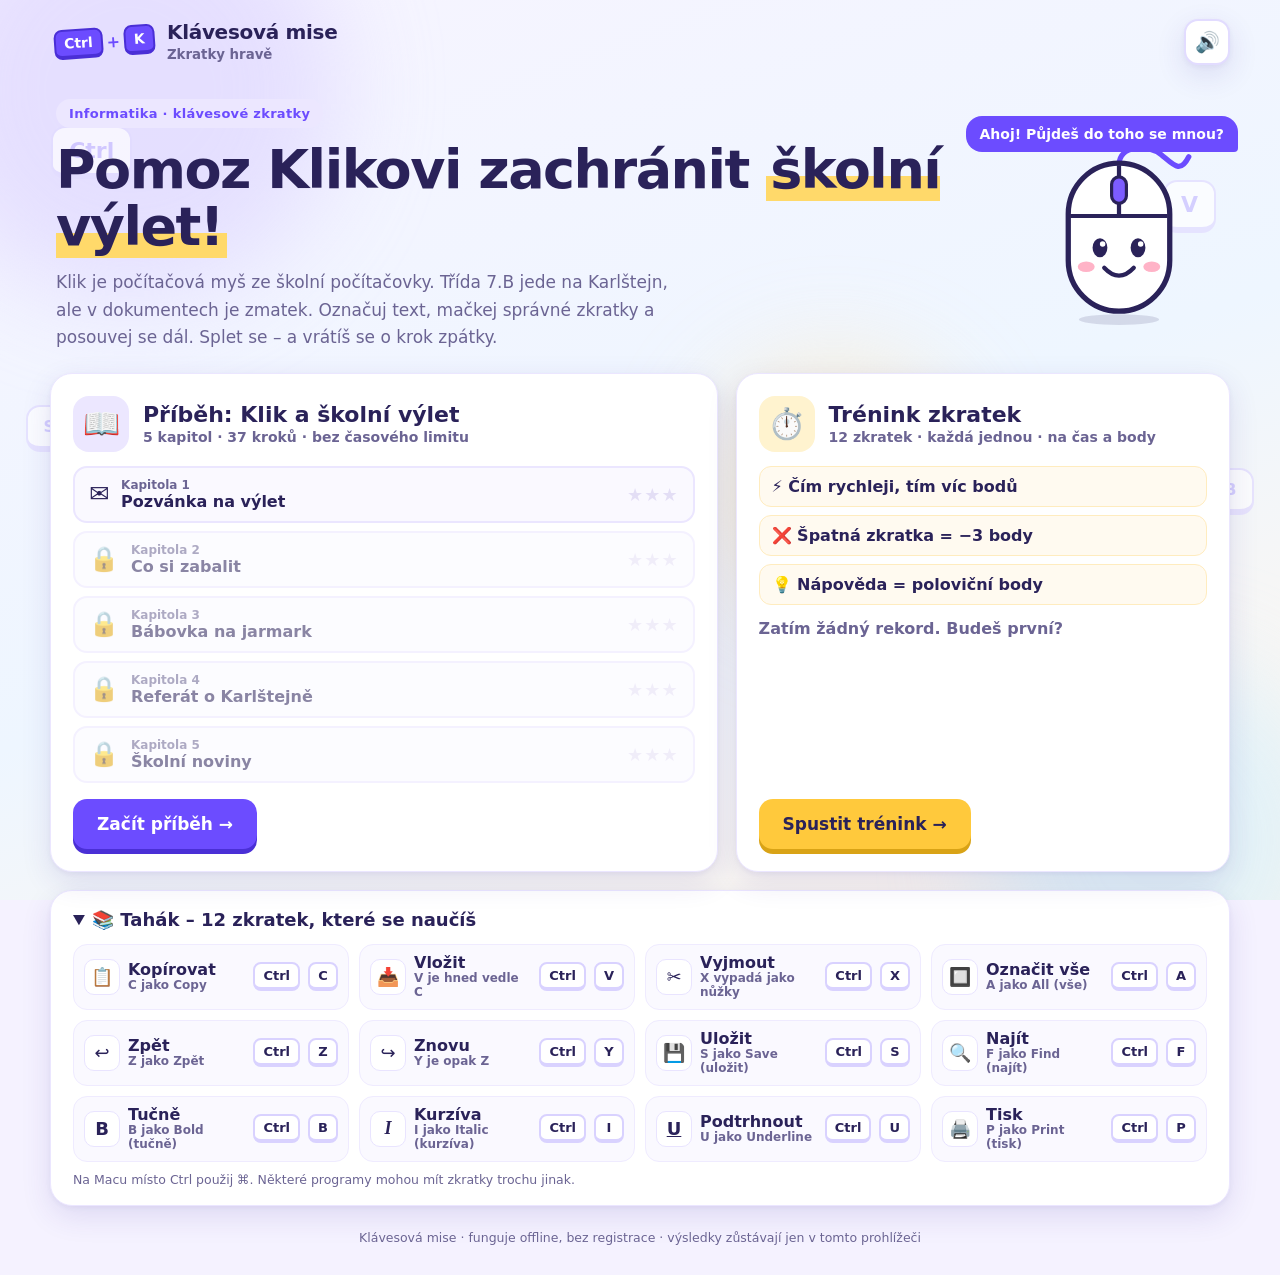
==== index.html @ 65c83981 "Klávesová mise: příběh s Klikem a trénink zkratek Co-Authored-By: Claude Opus 5.5 <noreply@anthropic" ====
<!doctype html>
<html lang="cs">
<head>
  <meta charset="utf-8">
  <meta name="viewport" content="width=device-width, initial-scale=1">
  <meta name="theme-color" content="#6c4cff">
  <meta name="description" content="Klávesová mise – česká hra pro děti na procvičení klávesových zkratek. Příběh s myšákem Klikem a trénink na čas.">
  <title>Klávesová mise – Klik a školní výlet</title>
  <link rel="icon" href="data:image/svg+xml,%3Csvg xmlns='http://www.w3.org/2000/svg' viewBox='0 0 100 100'%3E%3Ctext y='.9em' font-size='90'%3E⌨️%3C/text%3E%3C/svg%3E">
  <link rel="stylesheet" href="style.css">
</head>
<body>
<div class="bg" aria-hidden="true">
  <span class="blob b1"></span><span class="blob b2"></span><span class="blob b3"></span>
  <span class="cap c1">Ctrl</span><span class="cap c2">C</span><span class="cap c3">V</span><span class="cap c4">Z</span><span class="cap c5">S</span><span class="cap c6">B</span>
</div>

<header class="top">
  <button class="brand" id="logoBtn" title="Zpět do menu">
    <span class="logo-keys"><kbd>Ctrl</kbd><b>+</b><kbd>K</kbd></span>
    <span class="brand-text"><strong>Klávesová mise</strong><small>Zkratky hravě</small></span>
  </button>
  <button class="icon-btn" id="soundBtn" aria-pressed="true" title="Zvuk">🔊</button>
</header>

<main>
  <!-- ÚVOD -->
  <section id="home" class="screen">
    <div class="hero">
      <div class="hero-text">
        <span class="pill">Informatika · klávesové zkratky</span>
        <h1>Pomoz Klikovi zachránit <span class="hl">školní výlet!</span></h1>
        <p>Klik je počítačová myš ze školní počítačovky. Třída 7.B jede na Karlštejn, ale v dokumentech je zmatek. Označuj text, mačkej správné zkratky a posouvej se dál. Splet se – a vrátíš se o krok zpátky.</p>
      </div>
      <div class="hero-art"><div class="klik-slot" data-size="big"></div><div class="hero-bubble">Ahoj! Půjdeš do toho se mnou?</div></div>
    </div>

    <div class="cards">
      <article class="card story-card">
        <div class="card-head"><span class="card-ico">📖</span><div><h2>Příběh: Klik a školní výlet</h2><p>5 kapitol · 37 kroků · bez časového limitu</p></div></div>
        <div id="chapterList" class="chapter-list"></div>
        <button id="storyStart" class="btn big">Začít příběh →</button>
      </article>
      <article class="card train-card">
        <div class="card-head"><span class="card-ico">⏱️</span><div><h2>Trénink zkratek</h2><p>12 zkratek · každá jednou · na čas a body</p></div></div>
        <ul class="train-info">
          <li>⚡ Čím rychleji, tím víc bodů</li>
          <li>❌ Špatná zkratka = −3 body</li>
          <li>💡 Nápověda = poloviční body</li>
        </ul>
        <div id="trainBest" class="best"></div>
        <button id="trainStart" class="btn big alt">Spustit trénink →</button>
      </article>
    </div>

    <details class="cheat" open>
      <summary>📚 Tahák – 12 zkratek, které se naučíš</summary>
      <div id="cheatsheet" class="cheat-grid"></div>
      <p class="tiny">Na Macu místo Ctrl použij ⌘. Některé programy mohou mít zkratky trochu jinak.</p>
    </details>
  </section>

  <!-- ÚVOD KAPITOLY -->
  <section id="intro" class="screen hidden">
    <div class="scene card">
      <div class="scene-top"><span id="introNum" class="pill"></span></div>
      <div class="scene-art"><span id="introEmoji" class="scene-emoji"></span><div class="klik-slot" data-size="big"></div></div>
      <h2 id="introTitle"></h2>
      <div class="bubble big-bubble"><p id="introText"></p></div>
      <div class="rules"><span>✅ Správně = krok dopředu</span><span>❌ Špatná zkratka = krok zpátky</span></div>
      <div class="row center"><button id="introGo" class="btn big">Jdeme na to →</button><button class="btn ghost" data-home>Do menu</button></div>
    </div>
  </section>

  <!-- PŘÍBĚH -->
  <section id="story" class="screen hidden">
    <div class="story-head card">
      <div id="chapterPills" class="chapter-pills"></div>
      <div class="track-wrap"><div id="track" class="track"></div></div>
    </div>

    <div class="story-grid">
      <div class="editor card" id="editor">
        <div class="titlebar"><span class="dots"><i></i><i></i><i></i></span><span id="fileName" class="file"></span><span id="dirty" class="dirty" title="Neuloženo">●</span></div>
        <div id="toolbar" class="toolbar"></div>
        <div id="searchBar" class="searchbar hidden"><span>🔍 Najít:</span><input id="searchInput" type="text" autocomplete="off" spellcheck="false" placeholder="napiš hledané slovo…"></div>
        <div class="paper-wrap"><div id="paper" class="paper"></div></div>
        <div id="clipboard" class="clipboard"><span class="clip-ico">📋</span><span class="clip-label">Schránka:</span><span id="clipText" class="clip-text">prázdná</span></div>
        <div id="toast" class="toast"></div>
        <div id="printer" class="printer hidden" aria-hidden="true">
          <div class="pr-paper-in"></div>
          <div class="pr-body"><span class="pr-light"></span></div>
          <div class="pr-sheet"><b>Noviny 7.B</b><i></i><i></i><i></i><i></i></div>
        </div>
      </div>

      <aside class="guide">
        <div class="card klik-card">
          <div class="klik-slot" data-size="mid"></div>
          <div class="bubble"><p id="say" aria-live="polite"></p></div>
        </div>
        <div id="taskChip" class="task-chip"></div>
        <div id="storyFeedback" class="feedback" aria-live="polite"></div>
        <div class="row">
          <button id="storyHint" class="btn soft">💡 Nápověda</button>
          <button class="btn ghost" data-home>Do menu</button>
        </div>
        <div class="mini-stats"><span>Kapitola: <b id="stMistakes">0</b> chyb</span><span>Nápovědy: <b id="stHints">0</b></span></div>
      </aside>
    </div>
    <div class="kb-wrap card"><div class="kb" data-kb></div><p class="tiny">Prohlížeč zkratku zachytí sám? Klikni na <b>Ctrl</b> na obrazovce a pak zmáčkni písmeno.</p></div>
  </section>

  <!-- KONEC KAPITOLY -->
  <section id="chapterDone" class="screen hidden">
    <div class="scene card done">
      <span class="pill" id="doneNum"></span>
      <div class="scene-art"><div class="klik-slot" data-size="big"></div><span id="doneEmoji" class="scene-emoji"></span></div>
      <h2 id="doneTitle"></h2>
      <div id="doneStars" class="stars"></div>
      <div class="bubble big-bubble"><p id="doneText"></p></div>
      <p id="doneStats" class="muted"></p>
      <div class="row center"><button id="doneNext" class="btn big">Další kapitola →</button><button id="doneAgain" class="btn soft">Zkusit znovu</button><button class="btn ghost" data-home>Do menu</button></div>
    </div>
  </section>

  <!-- KONEC PŘÍBĚHU -->
  <section id="storyEnd" class="screen hidden">
    <div class="scene card done finale">
      <span class="pill">🎉 Příběh dokončen</span>
      <div class="scene-art"><span class="scene-emoji">🏰</span><div class="klik-slot" data-size="big"></div><span class="scene-emoji">🚂</span></div>
      <h2>Výlet je zachráněn!</h2>
      <div id="finalStars" class="stars"></div>
      <div class="bubble big-bubble"><p id="finalText"></p></div>
      <div class="row center"><button id="finalTrain" class="btn big alt">Zkusit trénink na čas →</button><button class="btn ghost" data-home>Do menu</button></div>
    </div>
  </section>

  <!-- TRÉNINK -->
  <section id="train" class="screen hidden">
    <div class="train-stats">
      <div class="stat card"><span>⏱️ Čas</span><strong id="tTime">0,0 s</strong></div>
      <div class="stat card"><span>⭐ Body</span><strong id="tScore">0</strong></div>
      <div class="stat card"><span>🎯 Zkratka</span><strong id="tCount">1 / 12</strong></div>
    </div>
    <div id="tDots" class="t-dots"></div>
    <div class="train-main">
      <div id="tCard" class="t-card card">
        <span id="tIcon" class="t-icon"></span>
        <small>CO POTŘEBUJEŠ UDĚLAT</small>
        <h2 id="tTitle"></h2>
        <p id="tText"></p>
      </div>
      <div class="train-side">
        <div class="card klik-card small"><div class="klik-slot" data-size="mid"></div><div class="bubble"><p id="tSay">Drž Ctrl a zmáčkni správné písmeno!</p></div></div>
        <div id="tFeedback" class="feedback" aria-live="polite"></div>
        <div class="row"><button id="tHint" class="btn soft">💡 Nápověda</button><button id="tQuit" class="btn ghost">Ukončit</button></div>
      </div>
    </div>
    <div class="kb-wrap card"><div class="kb" data-kb></div><p class="tiny">Prohlížeč zkratku zachytí sám? Klikni na <b>Ctrl</b> na obrazovce a pak zmáčkni písmeno.</p></div>
  </section>

  <!-- KONEC TRÉNINKU -->
  <section id="trainEnd" class="screen hidden">
    <div class="scene card done">
      <span class="pill">🏁 Trénink dokončen</span>
      <div class="scene-art"><div class="klik-slot" data-size="big"></div></div>
      <h2 id="teTitle">Hotovo!</h2>
      <div id="teStars" class="stars"></div>
      <div class="result-grid">
        <div><span>Čas</span><b id="teTime"></b></div>
        <div><span>Body</span><b id="teScore"></b></div>
        <div><span>Chyby</span><b id="teMist"></b></div>
        <div><span>Nápovědy</span><b id="teHints"></b></div>
      </div>
      <p id="teRecord" class="record"></p>
      <div class="name-row"><label for="teName">Jméno pro paní učitelku (nepovinné):</label><input id="teName" maxlength="24" placeholder="např. Terka z 7.B" autocomplete="off"></div>
      <p id="teSummary" class="summary"></p>
      <div class="row center"><button id="teAgain" class="btn big alt">Hrát znovu</button><button id="teCopy" class="btn soft">📋 Zkopírovat výsledek</button><button class="btn ghost" data-home>Do menu</button></div>
    </div>
  </section>
</main>

<footer class="foot">Klávesová mise · funguje offline, bez registrace · výsledky zůstávají jen v tomto prohlížeči</footer>
<script src="app.js"></script>
</body>
</html>
---- style.css ----
:root{
  --ink:#2a2259;--muted:#6b6493;--violet:#6c4cff;--violet2:#8f75ff;--violet-soft:#ece7ff;
  --sun:#ffc93c;--mint:#22c08a;--coral:#ff5d6c;--sky:#4cc3ff;--bg:#f5f2ff;--card:#fff;
  --radius:22px;--shadow:0 10px 30px rgba(60,40,160,.12),0 2px 6px rgba(60,40,160,.06);
  font-family:"Nunito","Segoe UI Rounded","Segoe UI",system-ui,-apple-system,sans-serif;color:var(--ink);background:var(--bg)
}
*{box-sizing:border-box}
html,body{margin:0}
body{min-height:100vh;overflow-x:hidden}
button{font:inherit;color:inherit;cursor:pointer}
button:focus-visible,input:focus-visible,summary:focus-visible{outline:3px solid var(--violet);outline-offset:3px}
kbd{font-family:inherit;display:inline-block;min-width:30px;text-align:center;padding:4px 8px;border-radius:8px;background:#fff;border:2px solid #d9d2ff;border-bottom-width:4px;font-weight:800;font-size:13px;color:var(--ink)}
.hidden{display:none!important}
.muted{color:var(--muted)}
.tiny{font-size:12.5px;color:var(--muted);margin:10px 0 0}

/* ---------- Pozadí ---------- */
.bg{position:fixed;inset:0;z-index:-1;overflow:hidden;background:linear-gradient(160deg,#f7f4ff 0%,#eef6ff 55%,#fff6ec 100%)}
.blob{position:absolute;border-radius:50%;filter:blur(50px);opacity:.55}
.b1{width:420px;height:420px;background:#d8ceff;top:-120px;left:-80px;animation:drift 18s ease-in-out infinite}
.b2{width:360px;height:360px;background:#cdeeff;bottom:-120px;right:-60px;animation:drift 22s ease-in-out infinite reverse}
.b3{width:260px;height:260px;background:#ffe7b8;top:40%;left:55%;animation:drift 26s ease-in-out infinite}
.cap{position:absolute;padding:10px 16px;border-radius:14px;background:#fff;border:2px solid #e2dcff;border-bottom-width:6px;font-weight:900;color:#c9bfff;font-size:22px;opacity:.7;animation:float 9s ease-in-out infinite}
.c1{top:14%;left:4%}.c2{top:70%;left:6%;animation-delay:-2s}.c3{top:20%;right:5%;animation-delay:-4s}.c4{top:78%;right:9%;animation-delay:-6s}.c5{top:45%;left:2%;animation-delay:-3s;font-size:16px}.c6{top:52%;right:2%;animation-delay:-5s;font-size:16px}
@keyframes drift{50%{transform:translate(40px,30px) scale(1.1)}}
@keyframes float{50%{transform:translateY(-18px) rotate(6deg)}}

/* ---------- Hlavička ---------- */
.top{display:flex;justify-content:space-between;align-items:center;width:min(1180px,calc(100% - 32px));margin:16px auto 6px}
.brand{display:flex;align-items:center;gap:12px;background:none;border:0;padding:4px;text-align:left}
.logo-keys{display:flex;align-items:center;gap:4px;transform:rotate(-4deg)}
.logo-keys kbd{background:var(--violet);color:#fff;border-color:#4a2fd6;font-size:14px}
.logo-keys b{color:var(--violet)}
.brand-text strong{display:block;font-size:20px;font-weight:900;letter-spacing:-.3px}
.brand-text small{color:var(--muted);font-weight:700}
.icon-btn{width:46px;height:46px;border-radius:14px;border:2px solid #e2dcff;background:#fff;font-size:20px;box-shadow:var(--shadow)}
main{width:min(1180px,calc(100% - 32px));margin:0 auto}
.foot{text-align:center;color:var(--muted);font-size:12.5px;padding:24px 16px 30px}

/* ---------- Společné prvky ---------- */
.card{background:var(--card);border-radius:var(--radius);box-shadow:var(--shadow);border:1px solid #ebe6ff}
.pill{display:inline-flex;align-items:center;gap:6px;padding:7px 13px;border-radius:999px;background:var(--violet-soft);color:var(--violet);font-weight:800;font-size:13px;letter-spacing:.3px}
.row{display:flex;gap:10px;flex-wrap:wrap;margin-top:14px}
.row.center{justify-content:center}
.btn{border:0;border-radius:14px;padding:12px 18px;font-weight:800;background:var(--violet);color:#fff;box-shadow:0 5px 0 #4a2fd6;transition:transform .1s,box-shadow .1s,filter .15s}
.btn:hover{filter:brightness(1.07)}
.btn:active{transform:translateY(4px);box-shadow:0 1px 0 #4a2fd6}
.btn.big{padding:15px 24px;font-size:17px}
.btn.alt{background:var(--sun);color:var(--ink);box-shadow:0 5px 0 #d9a316}
.btn.alt:active{box-shadow:0 1px 0 #d9a316}
.btn.soft{background:var(--violet-soft);color:var(--violet);box-shadow:0 4px 0 #d2c8ff}
.btn.ghost{background:#fff;color:var(--muted);box-shadow:0 4px 0 #e4dff7;border:1px solid #e4dff7}
.screen{animation:screenIn .45s cubic-bezier(.2,.9,.3,1.2)}
@keyframes screenIn{from{opacity:0;transform:translateY(18px) scale(.98)}}

/* ---------- Klik ---------- */
.klik{display:block;overflow:visible}
.klik-slot[data-size="big"] .klik{width:150px;height:185px}
.klik-slot[data-size="mid"] .klik{width:78px;height:98px}
.klik-body{animation:bob 2.6s ease-in-out infinite;transform-origin:70px 160px}
.klik-eyes{animation:blink 4.5s infinite;transform-origin:70px 100px}
.klik-cable{animation:wag 3s ease-in-out infinite;transform-origin:70px 22px}
.klik .m{display:none}
.klik[data-mood="happy"] .m-happy,.klik[data-mood="sad"] .m-sad,.klik[data-mood="wow"] .m-wow,.klik[data-mood="think"] .m-think{display:inline}
.klik[data-mood="sad"] .klik-body{animation:sadShake .5s ease}
.klik[data-mood="wow"] .klik-body{animation:jump .5s ease}
@keyframes bob{50%{transform:translateY(-5px) rotate(-2deg)}}
@keyframes blink{0%,46%,50%,100%{transform:scaleY(1)}48%{transform:scaleY(.1)}}
@keyframes wag{50%{transform:rotate(-8deg)}}
@keyframes sadShake{20%,60%{transform:translateX(-6px) rotate(-4deg)}40%,80%{transform:translateX(6px) rotate(4deg)}}
@keyframes jump{40%{transform:translateY(-22px) scale(1.05)}}

.bubble{position:relative;background:#fff;border:2px solid #e2dcff;border-radius:18px;padding:14px 16px;font-weight:700;line-height:1.5}
.bubble p{margin:0;min-height:1.5em}
.big-bubble{max-width:640px;margin:16px auto 0;font-size:17px;text-align:left}

/* ---------- Úvod ---------- */
.hero{display:grid;grid-template-columns:1fr auto;gap:30px;align-items:center;padding:26px 6px 22px}
.hero h1{font-size:clamp(32px,5vw,54px);line-height:1.05;margin:14px 0 14px;letter-spacing:-1.5px;font-weight:900}
.hl{background:linear-gradient(transparent 60%,#ffd96a 60%);padding:0 4px}
.hero p{font-size:17px;line-height:1.6;color:var(--muted);max-width:620px;margin:0}
.hero-art{position:relative;padding:20px 30px 0 0}
.hero-bubble{position:absolute;top:-6px;right:-14px;background:var(--violet);color:#fff;font-weight:800;padding:10px 14px;border-radius:16px 16px 4px 16px;font-size:14px;white-space:nowrap;animation:float 5s ease-in-out infinite}
.cards{display:grid;grid-template-columns:1.35fr 1fr;gap:18px}
.cards .card{padding:22px;display:flex;flex-direction:column}
.card-head{display:flex;gap:14px;align-items:center;margin-bottom:14px}
.card-head h2{margin:0;font-size:22px;font-weight:900}
.card-head p{margin:2px 0 0;color:var(--muted);font-weight:700;font-size:14px}
.card-ico{font-size:30px;width:56px;height:56px;display:grid;place-items:center;border-radius:16px;background:var(--violet-soft)}
.train-card .card-ico{background:#fff3cf}
.chapter-list{display:flex;flex-direction:column;gap:8px;margin-bottom:16px}
.chapter{display:flex;align-items:center;gap:12px;padding:10px 14px;border-radius:14px;border:2px solid #ebe6ff;background:#faf9ff;text-align:left;transition:transform .15s,border-color .15s}
.chapter:hover:not(:disabled){transform:translateX(4px);border-color:var(--violet2)}
.chapter.locked{opacity:.55;cursor:not-allowed}
.chapter.won{background:#f2fff9;border-color:#c5f0de}
.ch-emoji{font-size:24px}
.ch-name{flex:1;font-weight:800}
.ch-name small{display:block;color:var(--muted);font-size:12px;font-weight:700}
.ch-stars{color:var(--sun);font-size:18px;letter-spacing:1px}
.ch-stars i{color:#e3def5;font-style:normal}
.story-card .btn,.train-card .btn{margin-top:auto;align-self:flex-start}
.train-info{list-style:none;padding:0;margin:0 0 14px;display:grid;gap:8px;font-weight:700}
.train-info li{background:#fffaf0;border:1px solid #ffecbf;padding:10px 12px;border-radius:12px}
.best{font-weight:700;color:var(--muted);margin-bottom:16px}
.best b{color:var(--ink)}
.cheat{margin-top:18px;background:#fff;border-radius:var(--radius);box-shadow:var(--shadow);padding:18px 22px;border:1px solid #ebe6ff}
.cheat summary{font-weight:900;font-size:18px;cursor:pointer}
.cheat-grid{display:grid;grid-template-columns:repeat(auto-fill,minmax(250px,1fr));gap:10px;margin-top:14px}
.cheat-item{display:flex;align-items:center;gap:8px;padding:9px 10px;border-radius:14px;background:#faf9ff;border:1px solid #efebff}
.ci-ico{width:36px;height:36px;display:grid;place-items:center;border-radius:10px;background:#fff;border:1px solid #e9e4ff;font-size:18px}
.ico-b{font-weight:900}.ico-i{font-style:italic;font-family:Georgia,serif;font-weight:700}.ico-u{text-decoration:underline;font-weight:800}
.ci-text{flex:1;line-height:1.15}
.ci-text small{display:block;color:var(--muted);font-size:12px;font-weight:600}

/* ---------- Scény (úvod/konec kapitoly) ---------- */
.scene{text-align:center;padding:30px 24px 26px;margin-top:20px;max-width:820px;margin-left:auto;margin-right:auto}
.scene h2{font-size:clamp(28px,4vw,40px);margin:8px 0 0;font-weight:900;letter-spacing:-.8px}
.scene-art{display:flex;justify-content:center;align-items:flex-end;gap:16px;margin-top:16px}
.scene-emoji{font-size:84px;line-height:1;animation:float 4s ease-in-out infinite;filter:drop-shadow(0 8px 10px rgba(0,0,0,.12))}
.rules{display:flex;gap:10px;justify-content:center;flex-wrap:wrap;margin-top:16px;font-weight:800;font-size:14px}
.rules span{padding:8px 12px;border-radius:12px;background:#f2fff9;color:#128a62}
.rules span+span{background:#fff1f2;color:#d23a4a}
.stars{display:flex;justify-content:center;gap:6px;margin-top:10px;flex-wrap:wrap}
.star{font-size:46px;color:#e8e3f7;animation:starPop .5s cubic-bezier(.2,1.6,.4,1) both}
.star.on{color:var(--sun);text-shadow:0 4px 0 #e2a917}
#finalStars .star{font-size:32px}
@keyframes starPop{from{transform:scale(0) rotate(-90deg)}}
.result-grid{display:grid;grid-template-columns:repeat(4,1fr);gap:10px;margin:18px auto 0;max-width:600px}
.result-grid div{background:#faf9ff;border:1px solid #ece7ff;border-radius:14px;padding:12px}
.result-grid span{display:block;color:var(--muted);font-weight:700;font-size:13px}
.result-grid b{font-size:24px;font-weight:900}
.record{font-weight:800;color:var(--muted);margin:14px 0 0}
.record.new{color:var(--mint);font-size:20px;animation:jump .6s ease 2}
.name-row{display:flex;flex-direction:column;align-items:center;gap:6px;margin-top:16px;font-weight:700;font-size:14px}
.name-row input{width:min(320px,100%);padding:11px 14px;border-radius:12px;border:2px solid #e2dcff;font:inherit;font-weight:700;text-align:center}
.summary{font-size:12.5px;color:var(--muted);background:#faf9ff;border-radius:10px;padding:8px 12px;display:inline-block;margin:10px 0 0;user-select:all}

/* ---------- Příběh ---------- */
.story-head{padding:14px 20px 12px;margin-top:10px}
.chapter-pills{display:flex;gap:6px;flex-wrap:wrap;margin-bottom:6px}
.cpill{display:flex;align-items:center;gap:6px;padding:5px 10px;border-radius:999px;background:#f4f2fb;color:#9b95bd;font-weight:800;font-size:12.5px}
.cpill.current{background:var(--violet);color:#fff}
.cpill.done{background:#e3f9ef;color:#128a62}
.track-wrap{padding:52px 6px 4px;overflow:hidden}
.track{position:relative;display:flex;justify-content:space-between;align-items:center}
.track-line,.track-fill{position:absolute;left:17px;right:17px;top:50%;height:8px;margin-top:-4px;border-radius:8px;background:#ece8fb}
.track-fill{right:auto;width:0;background:linear-gradient(90deg,var(--mint),#6be0b3);transition:width .5s cubic-bezier(.3,1.3,.5,1)}
.stone{position:relative;z-index:1;width:34px;height:34px;border-radius:50%;display:grid;place-items:center;background:#fff;border:3px solid #ddd7f5;font-weight:900;font-size:14px;color:#aaa3cc;transition:all .3s}
.stone.done{background:var(--mint);border-color:#17a676;color:#fff}
.stone.current{border-color:var(--violet);color:var(--violet);transform:scale(1.18);box-shadow:0 0 0 6px #6c4cff22;animation:pulse 1.4s infinite}
.stone.goal{background:#fff7dd;border-color:var(--sun);font-size:16px}
@keyframes pulse{50%{box-shadow:0 0 0 11px #6c4cff10}}
.runner{position:absolute;bottom:22px;left:17px;z-index:2;width:42px;transform:translateX(-50%);transition:left .55s cubic-bezier(.3,1.4,.5,1);pointer-events:none}
.runner .klik{width:42px;height:52px}
.runner .klik-body{animation:hop .55s ease}
.track.shake{animation:shakeX .45s}
.shake{animation:shakeX .45s}
@keyframes hop{40%{transform:translateY(-14px)}}
@keyframes shakeX{20%,60%{transform:translateX(-8px)}40%,80%{transform:translateX(8px)}}

.story-grid{display:grid;grid-template-columns:1fr 330px;gap:16px;margin-top:16px}
.editor{position:relative;overflow:hidden;display:flex;flex-direction:column}
.titlebar{display:flex;align-items:center;gap:10px;padding:10px 14px;background:linear-gradient(90deg,var(--violet),var(--violet2));color:#fff;font-weight:800}
.dots{display:flex;gap:6px}
.dots i{width:12px;height:12px;border-radius:50%;background:#ff7b8a}
.dots i:nth-child(2){background:#ffd166}.dots i:nth-child(3){background:#5ee0a8}
.file{flex:1;font-size:14px}
.dirty{opacity:0;color:var(--sun);transition:opacity .2s;font-size:13px}
.dirty.on{opacity:1}
.toolbar{display:flex;gap:10px;padding:8px 12px;background:#f8f6ff;border-bottom:1px solid #ece7ff;flex-wrap:wrap}
.tb-group{display:flex;gap:3px;padding-right:10px;border-right:1px solid #e5e0fa}
.tb-group:last-child{border:0}
.tb{width:34px;height:32px;border-radius:8px;border:1px solid transparent;background:transparent;font-size:15px;font-weight:900;color:var(--ink)}
.tb:hover{background:#fff;border-color:#e2dcff}
.tb-i{font-style:italic;font-family:Georgia,serif}.tb-u{text-decoration:underline}
.tb.flash{animation:tbFlash .7s ease}
@keyframes tbFlash{0%{background:var(--sun);transform:scale(1.35)}100%{background:transparent;transform:none}}
.searchbar{display:flex;align-items:center;gap:10px;padding:8px 14px;background:#fff8e1;border-bottom:1px solid #ffe4a3;font-weight:800;animation:slideDown .35s cubic-bezier(.2,1.3,.4,1)}
.searchbar input{flex:1;max-width:260px;padding:8px 12px;border-radius:10px;border:2px solid #ffd76a;font:inherit;font-weight:700}
@keyframes slideDown{from{transform:translateY(-100%);opacity:0}}
.paper-wrap{flex:1;background:repeating-linear-gradient(0deg,#f1eefa,#f1eefa 1px,transparent 1px,transparent 22px),#eae6f7;padding:22px}
.paper{background:#fff;min-height:330px;max-width:640px;margin:0 auto;padding:30px 36px;border-radius:6px;box-shadow:0 8px 24px rgba(42,34,89,.12);font-family:Cambria,Georgia,"Times New Roman",serif;font-size:17px;line-height:1.65;cursor:text}
.paper h3{font-size:25px;margin:0 0 12px;font-weight:600;line-height:1.3}
.paper p{margin:0 0 8px}
.paper .boxed{min-height:60px}
.part{border-radius:3px;transition:background .25s}
.part.sel{background:#b7d3ff;box-shadow:0 0 0 2px #b7d3ff}
.part.fb{font-weight:800}
.part.fi{font-style:italic}
.part.fu{text-decoration:underline;text-decoration-thickness:2px;text-underline-offset:3px}
.part.pasted{white-space:pre-line}
.part.fresh{animation:fresh 1.4s ease}
.part.hint-target{outline:3px dashed var(--sun);outline-offset:3px;animation:hintPulse 1s infinite}
@keyframes fresh{0%{background:#fff0a6;box-shadow:0 0 0 6px #fff0a6}100%{background:transparent;box-shadow:none}}
@keyframes hintPulse{50%{outline-color:#ffb300}}
mark{background:#ffe066;border-radius:3px;padding:0 2px;animation:fresh 1.5s ease}
.slot{display:inline-block;min-width:70px;padding:0 8px;border:2px dashed #d5cff0;border-radius:6px;color:#b3abd6;font-family:"Segoe UI",sans-serif;font-size:13px;font-weight:700;text-align:center;vertical-align:baseline;line-height:1.5;cursor:pointer;user-select:none}
.boxed .slot{display:block;padding:18px;font-size:15px}
.slot.blink{border-color:var(--violet);color:var(--violet);background:#f3efff;animation:slotBlink 1s ease-in-out infinite}
.slot.caret{min-width:2px;padding:0;border:0;border-left:3px solid var(--violet);border-radius:0;animation:caret 1s steps(1) infinite;height:1.2em;vertical-align:middle}
.boxed .slot.caret{display:inline-block}
.slot.wiggle{animation:wiggle .6s ease 2}
@keyframes slotBlink{50%{background:#e1d8ff;transform:scale(1.04)}}
@keyframes caret{50%{border-color:transparent}}
@keyframes wiggle{25%{transform:rotate(-4deg)}75%{transform:rotate(4deg)}}
.editor.shake{animation:shakeX .45s}
.editor.quake{animation:shakeX .3s 3}
.paper.rewind{animation:rewind .6s ease}
.paper.forward{animation:forward .6s ease}
@keyframes rewind{40%{transform:translateX(-14px) rotate(-1deg);filter:hue-rotate(40deg)}}
@keyframes forward{40%{transform:translateX(14px) rotate(1deg)}}
.clipboard{display:flex;align-items:center;gap:8px;padding:10px 14px;border-top:1px solid #ece7ff;background:#fff;font-size:14px}
.clip-label{font-weight:800;color:var(--muted)}
.clip-text{font-weight:700;white-space:nowrap;overflow:hidden;text-overflow:ellipsis;flex:1}
.clipboard.empty .clip-text{color:#c2bcdb;font-style:italic}
.clipboard.bump .clip-ico{animation:jump .5s ease}
.clipboard.bump{animation:clipGlow .9s ease}
@keyframes clipGlow{0%{background:#fff3c4}}
.toast{position:absolute;top:58px;right:16px;background:var(--mint);color:#fff;font-weight:900;padding:10px 16px;border-radius:12px;opacity:0;transform:translateY(-10px);pointer-events:none}
.toast.show{animation:toast 1.6s ease}
@keyframes toast{10%,80%{opacity:1;transform:none}100%{opacity:0}}

.printer{position:absolute;inset:0;background:rgba(42,34,89,.55);display:grid;place-items:center;z-index:5}
.pr-body{width:200px;height:90px;background:linear-gradient(#5d5585,#3f3870);border-radius:18px;position:relative;z-index:2;box-shadow:0 10px 0 #2a2259}
.pr-light{position:absolute;right:20px;top:20px;width:12px;height:12px;border-radius:50%;background:var(--mint);animation:caret .4s steps(1) infinite}
.pr-paper-in{position:absolute;width:150px;height:40px;background:#fff;margin-top:-120px;border-radius:4px}
.pr-sheet{position:absolute;width:150px;height:0;background:#fff;margin-top:50px;border-radius:0 0 6px 6px;overflow:hidden;padding:0 14px;font-family:Georgia,serif;top:50%;box-shadow:0 8px 20px rgba(0,0,0,.2)}
.pr-sheet b{display:block;margin-top:12px;font-size:16px;text-decoration:underline}
.pr-sheet i{display:block;height:6px;background:#ddd8f0;border-radius:3px;margin-top:8px}
.printer.printing .pr-sheet{animation:print 2.4s ease forwards}
@keyframes print{0%{height:0}100%{height:160px}}

.guide{display:flex;flex-direction:column;gap:12px}
.klik-card{display:flex;gap:10px;align-items:flex-start;padding:14px}
.klik-card .bubble{flex:1;font-size:15.5px}
.klik-card .bubble::before{content:"";position:absolute;left:-10px;top:22px;border:8px solid transparent;border-right-color:#e2dcff;border-left:0}
.task-chip{display:flex;align-items:center;gap:12px;padding:12px 14px;border-radius:16px;background:#fff;border:2px solid #e2dcff;box-shadow:var(--shadow)}
.task-chip[data-type="key"]{border-color:#c9bbff;background:#f6f3ff}
.task-chip[data-type="select"]{border-color:#bfe3ff;background:#f1f9ff}
.task-chip[data-type="click"]{border-color:#ffe2a6;background:#fffaf0}
.task-chip[data-type="type"]{border-color:#c5f0de;background:#f2fff9}
.chip-ico{font-size:28px}
.task-chip div{flex:1}
.task-chip b{display:block;font-weight:900}
.task-chip small{color:var(--muted);font-weight:700}
.chip-step{font-size:12px;font-weight:900;color:var(--muted);white-space:nowrap}
.feedback{min-height:46px;padding:11px 14px;border-radius:14px;font-weight:800;font-size:14.5px;line-height:1.4;background:transparent}
.feedback.good{background:#e3f9ef;color:#128a62}
.feedback.bad{background:#ffe8ea;color:#c42d3e}
.feedback.info{background:#fff6dc;color:#8a6200}
.pop-in{animation:popIn .35s cubic-bezier(.2,1.5,.4,1)}
@keyframes popIn{from{transform:scale(.92);opacity:.3}}
.mini-stats{display:flex;justify-content:space-between;font-size:13px;color:var(--muted);font-weight:700;padding:0 4px}

/* ---------- Klávesnice ---------- */
.kb-wrap{margin-top:16px;padding:16px;text-align:center}
.kb{display:inline-flex;flex-direction:column;gap:6px;padding:12px;border-radius:18px;background:#ebe7fa}
.kb-row{display:flex;gap:6px;justify-content:center}
.kb-row:nth-child(2){padding-left:18px}
.kb-row:nth-child(3){padding-right:30px}
.key{width:42px;height:42px;border-radius:10px;border:1px solid #d7d0f3;border-bottom:4px solid #c9c1ea;background:#fff;font-weight:900;font-size:15px;color:#5e5788;transition:transform .08s,background .15s}
.key.k-shift{width:84px;font-size:12.5px;color:#a49dc6}
.key.k-ctrl{width:84px;font-size:14px;background:#f3f0ff;color:var(--violet)}
.key.k-space{width:300px}
.kb-row:last-child{justify-content:flex-start}
.key.down{transform:translateY(3px);border-bottom-width:1px;background:#e3dcff}
.key.sticky{background:var(--violet);color:#fff}
.key.ok{background:var(--mint);color:#fff;border-color:#139466}
.key.bad{background:var(--coral);color:#fff;border-color:#d43c4c}
.key.hint{background:var(--sun);color:var(--ink);border-color:#d9a316;animation:hintKey 1s infinite}
@keyframes hintKey{50%{transform:translateY(-3px)}}

/* ---------- Trénink ---------- */
.train-stats{display:grid;grid-template-columns:repeat(3,1fr);gap:12px;margin-top:10px}
.stat{padding:12px 16px}
.stat span{display:block;color:var(--muted);font-weight:800;font-size:13px}
.stat strong{font-size:28px;font-weight:900;font-variant-numeric:tabular-nums}
.t-dots{display:flex;gap:6px;justify-content:center;margin:14px 0}
.t-dots i{width:16px;height:16px;border-radius:50%;background:#e3def5;transition:all .3s}
.t-dots i.done{background:var(--mint)}
.t-dots i.current{background:var(--violet);transform:scale(1.3)}
.train-main{display:grid;grid-template-columns:1fr 330px;gap:16px}
.t-card{padding:34px 26px;text-align:center;display:flex;flex-direction:column;align-items:center;justify-content:center;min-height:270px}
.t-icon{font-size:56px;width:100px;height:100px;display:grid;place-items:center;border-radius:28px;background:var(--violet-soft);margin-bottom:12px}
.t-card small{font-weight:900;letter-spacing:1.4px;color:var(--violet);font-size:12px}
.t-card h2{font-size:clamp(26px,3.6vw,36px);margin:6px 0 8px;font-weight:900}
.t-card p{font-size:18px;color:var(--muted);margin:0;max-width:480px;line-height:1.5}
.t-card.card-in{animation:cardIn .45s cubic-bezier(.2,1.4,.4,1)}
@keyframes cardIn{from{transform:translateX(60px) rotate(3deg);opacity:0}}
.train-side{display:flex;flex-direction:column;gap:12px}

/* ---------- Konfety a plovoucí text ---------- */
.confetti{position:fixed;width:10px;height:10px;border-radius:2px;pointer-events:none;z-index:99;animation:confetti 1.1s cubic-bezier(.2,.7,.4,1) forwards}
@keyframes confetti{to{transform:translate(var(--dx),calc(var(--dy) + 140px)) rotate(var(--r));opacity:0}}
.float-text{position:fixed;transform:translateX(-50%);font-weight:900;font-size:18px;pointer-events:none;z-index:100;animation:floatUp 1.1s ease forwards;white-space:nowrap;text-shadow:0 2px 0 #fff}
.float-text.good{color:var(--mint)}
.float-text.bad{color:var(--coral)}
@keyframes floatUp{to{transform:translate(-50%,-50px);opacity:0}}

/* ---------- Responzivita ---------- */
@media (max-width:960px){
  .story-grid,.train-main,.cards{grid-template-columns:1fr}
  .hero{grid-template-columns:1fr}
  .hero-art{display:none}
  .result-grid{grid-template-columns:repeat(2,1fr)}
}
@media (max-width:600px){
  .key{width:28px;height:36px;font-size:12px}
  .key.k-shift,.key.k-ctrl{width:56px}
  .key.k-space{width:160px}
  .paper{padding:20px}
  .stone{width:26px;height:26px;font-size:11px}
}
@media (prefers-reduced-motion:reduce){*{animation-duration:.01ms!important;animation-iteration-count:1!important;transition:none!important}}
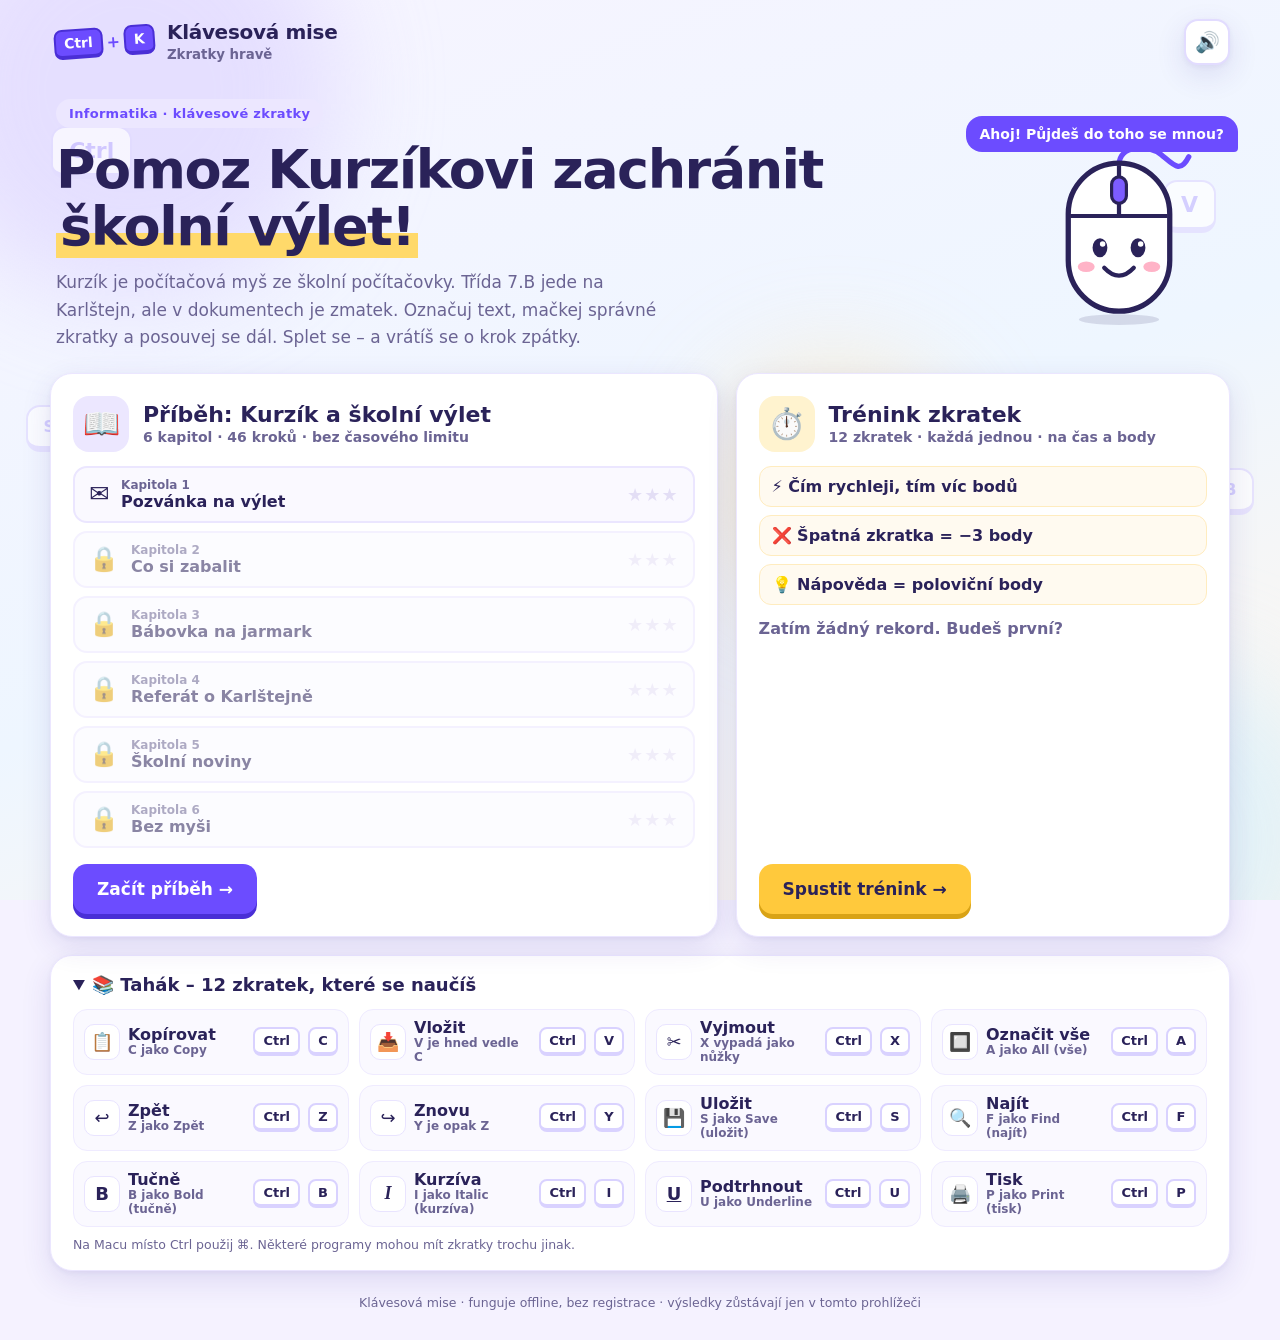
==== commit 935ef21a: "Kurzík místo Klika a nová kapitola Bez myši - maskot přejmenován na myšáka Kurzíka - 6. kapitola: op" ====
--- a/index.html
+++ b/index.html
@@ -4,8 +4,8 @@
   <meta charset="utf-8">
   <meta name="viewport" content="width=device-width, initial-scale=1">
   <meta name="theme-color" content="#6c4cff">
-  <meta name="description" content="Klávesová mise – česká hra pro děti na procvičení klávesových zkratek. Příběh s myšákem Klikem a trénink na čas.">
-  <title>Klávesová mise – Klik a školní výlet</title>
+  <meta name="description" content="Klávesová mise – česká hra pro děti na procvičení klávesových zkratek. Příběh s myšákem Kurzíkem a trénink na čas.">
+  <title>Klávesová mise – Kurzík a školní výlet</title>
   <link rel="icon" href="data:image/svg+xml,%3Csvg xmlns='http://www.w3.org/2000/svg' viewBox='0 0 100 100'%3E%3Ctext y='.9em' font-size='90'%3E⌨️%3C/text%3E%3C/svg%3E">
   <link rel="stylesheet" href="style.css">
 </head>
@@ -29,15 +29,15 @@
     <div class="hero">
       <div class="hero-text">
         <span class="pill">Informatika · klávesové zkratky</span>
-        <h1>Pomoz Klikovi zachránit <span class="hl">školní výlet!</span></h1>
-        <p>Klik je počítačová myš ze školní počítačovky. Třída 7.B jede na Karlštejn, ale v dokumentech je zmatek. Označuj text, mačkej správné zkratky a posouvej se dál. Splet se – a vrátíš se o krok zpátky.</p>
+        <h1>Pomoz Kurzíkovi zachránit <span class="hl">školní výlet!</span></h1>
+        <p>Kurzík je počítačová myš ze školní počítačovky. Třída 7.B jede na Karlštejn, ale v dokumentech je zmatek. Označuj text, mačkej správné zkratky a posouvej se dál. Splet se – a vrátíš se o krok zpátky.</p>
       </div>
       <div class="hero-art"><div class="klik-slot" data-size="big"></div><div class="hero-bubble">Ahoj! Půjdeš do toho se mnou?</div></div>
     </div>
 
     <div class="cards">
       <article class="card story-card">
-        <div class="card-head"><span class="card-ico">📖</span><div><h2>Příběh: Klik a školní výlet</h2><p>5 kapitol · 37 kroků · bez časového limitu</p></div></div>
+        <div class="card-head"><span class="card-ico">📖</span><div><h2>Příběh: Kurzík a školní výlet</h2><p>6 kapitol · 46 kroků · bez časového limitu</p></div></div>
         <div id="chapterList" class="chapter-list"></div>
         <button id="storyStart" class="btn big">Začít příběh →</button>
       </article>
@@ -108,7 +108,6 @@
         <div class="mini-stats"><span>Kapitola: <b id="stMistakes">0</b> chyb</span><span>Nápovědy: <b id="stHints">0</b></span></div>
       </aside>
     </div>
-    <div class="kb-wrap card"><div class="kb" data-kb></div><p class="tiny">Prohlížeč zkratku zachytí sám? Klikni na <b>Ctrl</b> na obrazovce a pak zmáčkni písmeno.</p></div>
   </section>
 
   <!-- KONEC KAPITOLY -->
@@ -157,7 +156,6 @@
         <div class="row"><button id="tHint" class="btn soft">💡 Nápověda</button><button id="tQuit" class="btn ghost">Ukončit</button></div>
       </div>
     </div>
-    <div class="kb-wrap card"><div class="kb" data-kb></div><p class="tiny">Prohlížeč zkratku zachytí sám? Klikni na <b>Ctrl</b> na obrazovce a pak zmáčkni písmeno.</p></div>
   </section>
 
   <!-- KONEC TRÉNINKU -->
--- a/style.css
+++ b/style.css
@@ -53,7 +53,7 @@
 .screen{animation:screenIn .45s cubic-bezier(.2,.9,.3,1.2)}
 @keyframes screenIn{from{opacity:0;transform:translateY(18px) scale(.98)}}
 
-/* ---------- Klik ---------- */
+/* ---------- Kurzík ---------- */
 .klik{display:block;overflow:visible}
 .klik-slot[data-size="big"] .klik{width:150px;height:185px}
 .klik-slot[data-size="mid"] .klik{width:78px;height:98px}
@@ -190,6 +190,9 @@
 .part.fu{text-decoration:underline;text-decoration-thickness:2px;text-underline-offset:3px}
 .part.pasted{white-space:pre-line}
 .part.fresh{animation:fresh 1.4s ease}
+.kline{white-space:pre-wrap}
+.ksel{background:#b7d3ff;box-shadow:0 0 0 1px #b7d3ff;border-radius:2px}
+.kcaret{display:inline-block;width:0;height:1.2em;margin:0 -1px;border-left:3px solid var(--violet);vertical-align:text-bottom;animation:caret 1s steps(1) infinite}
 .part.hint-target{outline:3px dashed var(--sun);outline-offset:3px;animation:hintPulse 1s infinite}
 @keyframes fresh{0%{background:#fff0a6;box-shadow:0 0 0 6px #fff0a6}100%{background:transparent;box-shadow:none}}
 @keyframes hintPulse{50%{outline-color:#ffb300}}
@@ -252,24 +255,6 @@
 @keyframes popIn{from{transform:scale(.92);opacity:.3}}
 .mini-stats{display:flex;justify-content:space-between;font-size:13px;color:var(--muted);font-weight:700;padding:0 4px}
 
-/* ---------- Klávesnice ---------- */
-.kb-wrap{margin-top:16px;padding:16px;text-align:center}
-.kb{display:inline-flex;flex-direction:column;gap:6px;padding:12px;border-radius:18px;background:#ebe7fa}
-.kb-row{display:flex;gap:6px;justify-content:center}
-.kb-row:nth-child(2){padding-left:18px}
-.kb-row:nth-child(3){padding-right:30px}
-.key{width:42px;height:42px;border-radius:10px;border:1px solid #d7d0f3;border-bottom:4px solid #c9c1ea;background:#fff;font-weight:900;font-size:15px;color:#5e5788;transition:transform .08s,background .15s}
-.key.k-shift{width:84px;font-size:12.5px;color:#a49dc6}
-.key.k-ctrl{width:84px;font-size:14px;background:#f3f0ff;color:var(--violet)}
-.key.k-space{width:300px}
-.kb-row:last-child{justify-content:flex-start}
-.key.down{transform:translateY(3px);border-bottom-width:1px;background:#e3dcff}
-.key.sticky{background:var(--violet);color:#fff}
-.key.ok{background:var(--mint);color:#fff;border-color:#139466}
-.key.bad{background:var(--coral);color:#fff;border-color:#d43c4c}
-.key.hint{background:var(--sun);color:var(--ink);border-color:#d9a316;animation:hintKey 1s infinite}
-@keyframes hintKey{50%{transform:translateY(-3px)}}
-
 /* ---------- Trénink ---------- */
 .train-stats{display:grid;grid-template-columns:repeat(3,1fr);gap:12px;margin-top:10px}
 .stat{padding:12px 16px}
@@ -305,10 +290,17 @@
   .result-grid{grid-template-columns:repeat(2,1fr)}
 }
 @media (max-width:600px){
-  .key{width:28px;height:36px;font-size:12px}
-  .key.k-shift,.key.k-ctrl{width:56px}
-  .key.k-space{width:160px}
   .paper{padding:20px}
   .stone{width:26px;height:26px;font-size:11px}
 }
 @media (prefers-reduced-motion:reduce){*{animation-duration:.01ms!important;animation-iteration-count:1!important;transition:none!important}}
+
+/* ---------- Portál Školeeq: odkaz zpět do katalogu (přidáno při integraci, nemění logiku hry) ---------- */
+.top-actions{display:flex;align-items:center;gap:10px}
+.portal-back{display:inline-flex;align-items:center;gap:6px;height:46px;padding:0 14px;border-radius:14px;border:2px solid #e2dcff;background:#fff;color:var(--muted);font-weight:800;font-size:14px;text-decoration:none;box-shadow:var(--shadow);white-space:nowrap}
+.portal-back:hover{color:var(--violet)}
+.portal-back:focus-visible{outline:3px solid var(--violet);outline-offset:3px}
+.foot a{color:var(--muted);font-weight:700}
+.foot a:focus-visible{outline:3px solid var(--violet);outline-offset:3px;border-radius:4px}
+/* úzké displeje: odkaz dostane vlastní řádek nad hlavičkou, původní rozložení hlavičky hry zůstane beze změny */
+@media (max-width:480px){.top{flex-wrap:wrap}.top-actions{display:contents}.portal-back{order:-1;flex:1 0 100%;height:auto;padding:4px 2px;margin-bottom:6px;border:0;background:none;box-shadow:none;font-size:13px}}
